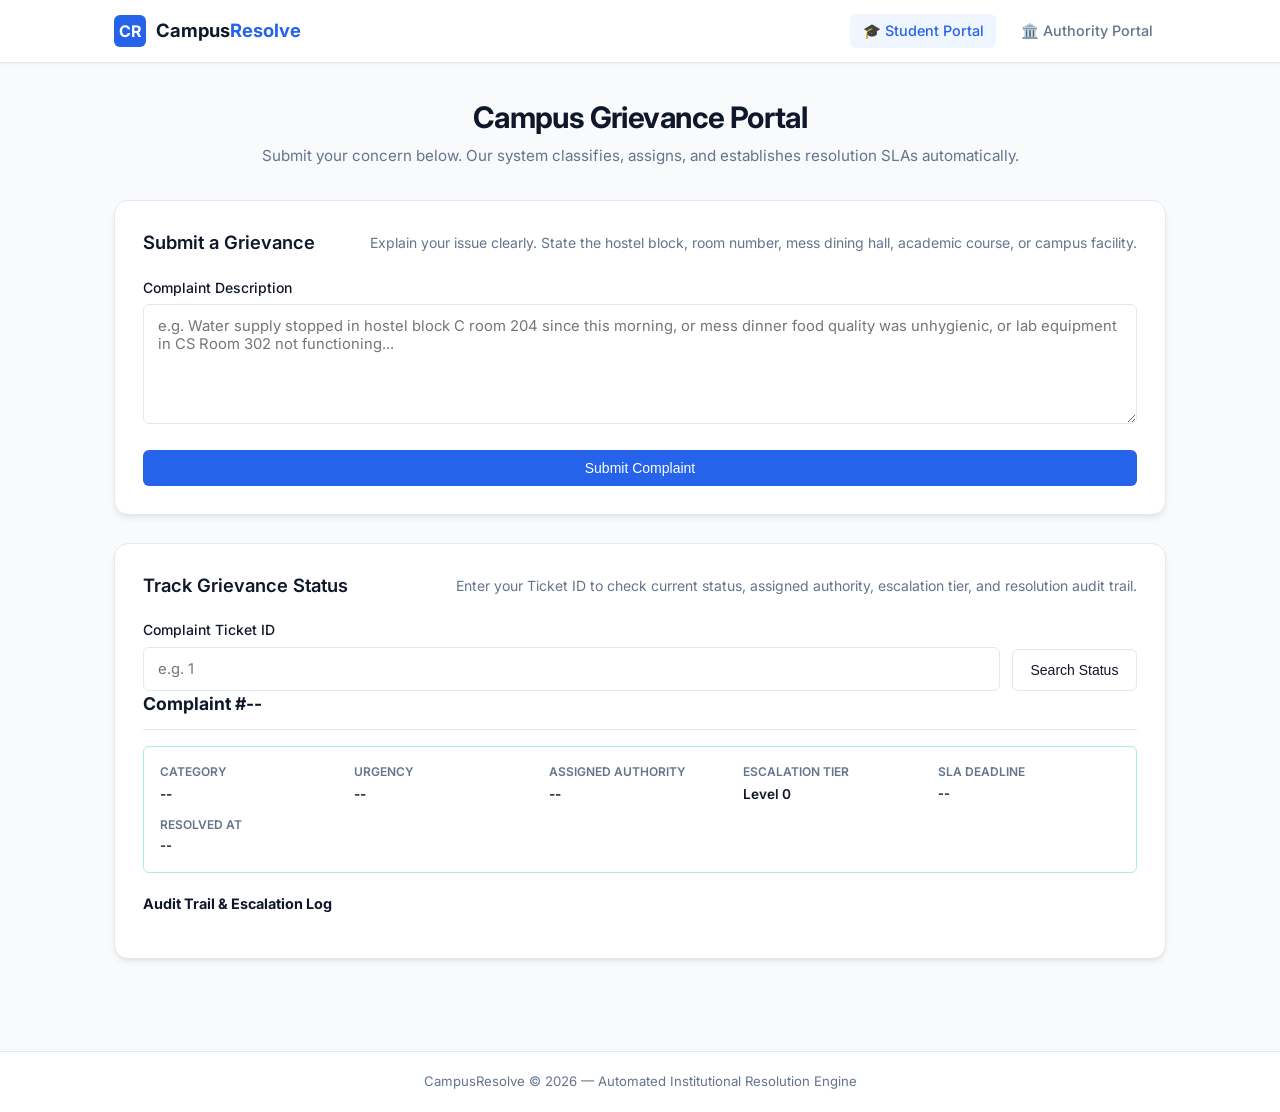
==== frontend/index.html @ 7264d3df "feat: add resolution email notification, test email endpoint, and fix dashboard email handlers" ====
<!DOCTYPE html>
<html lang="en">
<head>
  <meta charset="UTF-8">
  <meta name="viewport" content="width=device-width, initial-scale=1.0">
  <title>CampusResolve — Student Grievance Portal</title>
  <link rel="stylesheet" href="style.css">
  <link rel="preconnect" href="https://fonts.googleapis.com">
  <link rel="preconnect" href="https://fonts.gstatic.com" crossorigin>
  <link href="https://fonts.googleapis.com/css2?family=Inter:wght@400;500;600;700&family=JetBrains+Mono:wght@400;500;700&display=swap" rel="stylesheet">
</head>
<body>

  <!-- Minimal Two-Page Header -->
  <header>
    <div class="nav-container">
      <a href="index.html" class="brand">
        <div class="brand-icon">CR</div>
        <div class="brand-title">Campus<span>Resolve</span></div>
      </a>
      <nav class="nav-links">
        <a href="index.html" class="nav-link active">🎓 Student Portal</a>
        <a href="dashboard.html" class="nav-link" id="navAuthorityLink">🏛️ Authority Portal</a>
      </nav>
    </div>
  </header>

  <!-- Main Content -->
  <main class="container">
    <!-- Hero / Intro -->
    <div class="hero-minimal">
      <h1>Campus Grievance Portal</h1>
      <p>Submit your concern below. Our system classifies, assigns, and establishes resolution SLAs automatically.</p>
    </div>

    <!-- 1. Submit Complaint Card -->
    <section class="card">
      <div class="card-header">
        <h2 class="card-title">Submit a Grievance</h2>
        <p class="card-subtitle">Explain your issue clearly. State the hostel block, room number, mess dining hall, academic course, or campus facility.</p>
      </div>

      <form id="complaintForm">
        <div class="form-group">
          <label for="complaintText">Complaint Description</label>
          <textarea 
            id="complaintText" 
            class="form-control" 
            placeholder="e.g. Water supply stopped in hostel block C room 204 since this morning, or mess dinner food quality was unhygienic, or lab equipment in CS Room 302 not functioning..." 
            required></textarea>
        </div>

        <button type="submit" id="submitBtn" class="btn btn-primary btn-full">
          Submit Complaint
        </button>
      </form>

      <!-- Success Confirmation Box -->
      <div id="confirmationBox" class="confirmation-box">
        <div class="confirmation-header">
          <svg width="20" height="20" viewBox="0 0 20 20" fill="currentColor">
            <path fill-rule="evenodd" d="M10 18a8 8 0 100-16 8 8 0 000 16zm3.707-9.293a1 1 0 00-1.414-1.414L9 10.586 7.707 9.293a1 1 0 00-1.414 1.414l2 2a1 1 0 001.414 0l4-4z" clip-rule="evenodd" />
          </svg>
          Complaint Registered & Routed Successfully
        </div>

        <div class="confirmation-grid">
          <div class="meta-item">
            <div class="meta-label">Ticket ID</div>
            <div class="meta-value" style="color: var(--primary);">#<span id="resId"></span></div>
          </div>
          <div class="meta-item">
            <div class="meta-label">Category</div>
            <div class="meta-value" id="resCategory"></div>
          </div>
          <div class="meta-item">
            <div class="meta-label">Urgency Priority</div>
            <div class="meta-value" id="resUrgency"></div>
          </div>
          <div class="meta-item">
            <div class="meta-label">Assigned Authority</div>
            <div class="meta-value" id="resAuthority"></div>
          </div>
          <div class="meta-item">
            <div class="meta-label">Current Status</div>
            <div class="meta-value" id="resStatus"></div>
          </div>
          <div class="meta-item">
            <div class="meta-label">Resolution SLA Target</div>
            <div class="meta-value" id="resSla" style="font-size: 0.8rem;"></div>
          </div>
        </div>

        <a href="#trackingSection" id="trackComplaintLink" class="track-action-link">
          🔍 Track this complaint & live timeline &rarr;
        </a>
      </div>
    </section>

    <!-- 2. Track Complaint Card -->
    <section class="card" id="trackingSection">
      <div class="card-header">
        <h2 class="card-title">Track Grievance Status</h2>
        <p class="card-subtitle">Enter your Ticket ID to check current status, assigned authority, escalation tier, and resolution audit trail.</p>
      </div>

      <form id="trackForm">
        <div style="display: flex; gap: 0.75rem; align-items: flex-end; flex-wrap: wrap;">
          <div class="form-group" style="flex: 1; min-width: 200px; margin-bottom: 0;">
            <label for="trackIdInput">Complaint Ticket ID</label>
            <input 
              type="number" 
              id="trackIdInput" 
              class="form-control" 
              placeholder="e.g. 1" 
              min="1" 
              required>
          </div>
          <button type="submit" id="trackBtn" class="btn btn-outline" style="height: 42px;">
            Search Status
          </button>
        </div>
      </form>

      <!-- Track Result Box -->
      <div id="trackResultBox" class="track-result">
        <div style="display: flex; justify-content: space-between; align-items: center; border-bottom: 1px solid var(--border-color); padding-bottom: 0.75rem; margin-bottom: 1rem;">
          <h3 style="font-size: 1.1rem; font-weight: 700; color: var(--text-main);" id="trackComplaintHeading">Complaint #--</h3>
          <div id="trackStatusBadge"></div>
        </div>

        <p id="trackComplaintText" style="font-style: italic; color: var(--text-main); margin-bottom: 1rem; font-size: 0.95rem; line-height: 1.5;"></p>

        <div class="confirmation-grid">
          <div class="meta-item">
            <div class="meta-label">Category</div>
            <div class="meta-value" id="trackCategory">--</div>
          </div>
          <div class="meta-item">
            <div class="meta-label">Urgency</div>
            <div class="meta-value" id="trackUrgency">--</div>
          </div>
          <div class="meta-item">
            <div class="meta-label">Assigned Authority</div>
            <div class="meta-value" id="trackAuthority">--</div>
          </div>
          <div class="meta-item">
            <div class="meta-label">Escalation Tier</div>
            <div class="meta-value" id="trackEscalation">Level 0</div>
          </div>
          <div class="meta-item">
            <div class="meta-label">SLA Deadline</div>
            <div class="meta-value" id="trackSla" style="font-size: 0.8rem;">--</div>
          </div>
          <div class="meta-item">
            <div class="meta-label">Resolved At</div>
            <div class="meta-value" id="trackResolvedAt" style="font-size: 0.8rem;">--</div>
          </div>
        </div>

        <h4 style="font-size: 0.9rem; font-weight: 700; margin-top: 1.25rem; margin-bottom: 0.5rem;">Audit Trail & Escalation Log</h4>
        <ul id="trackTimeline" class="timeline">
          <!-- Populated by JS -->
        </ul>
      </div>
    </section>
  </main>

  <footer>
    CampusResolve &copy; 2026 — Automated Institutional Resolution Engine
  </footer>

  <script src="config.js?v=2.3"></script>
  <script src="app.js?v=2.3"></script>
</body>
</html>
---- frontend/style.css ----
/* CampusResolve — Modern & Minimal Design System */
:root {
  --bg-app: #f8fafc;
  --bg-card: #ffffff;
  --bg-card-subtle: #f1f5f9;
  --border-color: #e2e8f0;
  --border-focus: #3b82f6;
  
  --text-main: #0f172a;
  --text-muted: #64748b;
  --text-light: #94a3b8;
  
  --primary: #2563eb;
  --primary-hover: #1d4ed8;
  --primary-light: #eff6ff;
  --primary-border: #bfdbfe;
  
  --success: #059669;
  --success-bg: #ecfdf5;
  --success-border: #a7f3d0;
  
  --warning: #d97706;
  --warning-bg: #fffbeb;
  --warning-border: #fde68a;
  
  --danger: #dc2626;
  --danger-bg: #fef2f2;
  --danger-border: #fecaca;

  /* Terminal Colors */
  --term-bg: #0b0f19;
  --term-header: #151d2f;
  --term-border: #1e293b;
  --term-text: #e2e8f0;
  --term-green: #34d399;
  --term-yellow: #fbbf24;
  --term-blue: #60a5fa;
  --term-cyan: #38bdf8;
  --term-muted: #64748b;
  
  --radius-sm: 6px;
  --radius-md: 10px;
  --radius-lg: 14px;
  
  --shadow-sm: 0 1px 2px 0 rgba(0, 0, 0, 0.05);
  --shadow-md: 0 4px 6px -1px rgba(0, 0, 0, 0.07), 0 2px 4px -2px rgba(0, 0, 0, 0.05);
  --shadow-lg: 0 10px 15px -3px rgba(0, 0, 0, 0.08), 0 4px 6px -4px rgba(0, 0, 0, 0.04);
  
  --font-family: 'Inter', -apple-system, BlinkMacSystemFont, "Segoe UI", Roboto, sans-serif;
  --font-mono: 'JetBrains Mono', 'Fira Code', 'Consolas', 'Courier New', monospace;
  --transition: all 0.2s ease-in-out;
}

* {
  margin: 0;
  padding: 0;
  box-sizing: border-box;
}

body {
  font-family: var(--font-family);
  background-color: var(--bg-app);
  color: var(--text-main);
  min-height: 100vh;
  display: flex;
  flex-direction: column;
  line-height: 1.5;
  -webkit-font-smoothing: antialiased;
}

/* Header */
header {
  background: var(--bg-card);
  border-bottom: 1px solid var(--border-color);
  position: sticky;
  top: 0;
  z-index: 50;
  box-shadow: var(--shadow-sm);
}

.nav-container {
  max-width: 1100px;
  margin: 0 auto;
  padding: 0.85rem 1.5rem;
  display: flex;
  justify-content: space-between;
  align-items: center;
}

.brand {
  display: flex;
  align-items: center;
  gap: 0.65rem;
  text-decoration: none;
  color: var(--text-main);
  font-weight: 700;
  font-size: 1.15rem;
}

.brand-icon {
  width: 32px;
  height: 32px;
  background: var(--primary);
  color: #ffffff;
  border-radius: var(--radius-sm);
  display: flex;
  align-items: center;
  justify-content: center;
  font-size: 1rem;
}

.brand-title span {
  color: var(--primary);
}

.nav-links {
  display: flex;
  gap: 0.75rem;
}

.nav-link {
  text-decoration: none;
  color: var(--text-muted);
  font-size: 0.9rem;
  font-weight: 500;
  padding: 0.4rem 0.8rem;
  border-radius: var(--radius-sm);
  transition: var(--transition);
}

.nav-link:hover, .nav-link.active {
  color: var(--primary);
  background: var(--primary-light);
}

/* Main Container */
.container {
  max-width: 1100px;
  margin: 0 auto;
  padding: 2rem 1.5rem 4rem;
  width: 100%;
}

/* Hero Title */
.hero-minimal {
  text-align: center;
  margin-bottom: 2rem;
}

.hero-minimal h1 {
  font-size: 1.85rem;
  font-weight: 700;
  color: var(--text-main);
  margin-bottom: 0.4rem;
  letter-spacing: -0.02em;
}

.hero-minimal p {
  color: var(--text-muted);
  font-size: 0.95rem;
}

/* Cards */
.card {
  background: var(--bg-card);
  border: 1px solid var(--border-color);
  border-radius: var(--radius-lg);
  padding: 1.75rem;
  box-shadow: var(--shadow-md);
  margin-bottom: 1.75rem;
}

.card-header {
  margin-bottom: 1.25rem;
  display: flex;
  justify-content: space-between;
  align-items: center;
  flex-wrap: wrap;
  gap: 0.5rem;
}

.card-title {
  font-size: 1.15rem;
  font-weight: 600;
  color: var(--text-main);
}

.card-subtitle {
  font-size: 0.875rem;
  color: var(--text-muted);
}

/* Forms */
.form-group {
  margin-bottom: 1.25rem;
}

.form-group label {
  display: block;
  font-size: 0.875rem;
  font-weight: 500;
  color: var(--text-main);
  margin-bottom: 0.4rem;
}

.form-control {
  width: 100%;
  background: #ffffff;
  border: 1px solid var(--border-color);
  padding: 0.75rem 0.9rem;
  border-radius: var(--radius-sm);
  color: var(--text-main);
  font-size: 0.925rem;
  font-family: inherit;
  outline: none;
  transition: var(--transition);
}

.form-control:focus {
  border-color: var(--border-focus);
  box-shadow: 0 0 0 3px rgba(59, 130, 246, 0.15);
}

textarea.form-control {
  resize: vertical;
  min-height: 120px;
}

/* Buttons */
.btn {
  display: inline-flex;
  align-items: center;
  justify-content: center;
  gap: 0.4rem;
  padding: 0.55rem 1.1rem;
  border-radius: var(--radius-sm);
  font-weight: 500;
  font-size: 0.875rem;
  cursor: pointer;
  border: 1px solid transparent;
  transition: var(--transition);
  text-decoration: none;
}

.btn-primary {
  background: var(--primary);
  color: #ffffff;
}

.btn-primary:hover {
  background: var(--primary-hover);
}

.btn-full {
  width: 100%;
}

.btn-outline {
  background: transparent;
  border-color: var(--border-color);
  color: var(--text-main);
}

.btn-outline:hover {
  background: var(--bg-card-subtle);
  border-color: var(--text-muted);
}

.btn-sm {
  padding: 0.3rem 0.65rem;
  font-size: 0.8rem;
}

.btn:disabled {
  opacity: 0.6;
  cursor: not-allowed;
}

/* ==========================================
   TERMINAL / MONITORING CONSOLE STYLING
   ========================================== */
.terminal-window {
  background: var(--term-bg);
  border: 1px solid var(--term-border);
  border-radius: var(--radius-md);
  box-shadow: 0 8px 24px -4px rgba(0, 0, 0, 0.35);
  overflow: hidden;
  margin-bottom: 1.75rem;
  font-family: var(--font-mono);
}

.terminal-header {
  background: var(--term-header);
  border-bottom: 1px solid var(--term-border);
  padding: 0.65rem 1rem;
  display: flex;
  justify-content: space-between;
  align-items: center;
  font-size: 0.775rem;
  color: var(--term-muted);
  user-select: none;
}

.terminal-controls {
  display: flex;
  align-items: center;
  gap: 0.4rem;
}

.terminal-dot {
  width: 11px;
  height: 11px;
  border-radius: 50%;
  display: inline-block;
}

.dot-red { background: #ef4444; }
.dot-yellow { background: #f59e0b; }
.dot-green { background: #10b981; }

.terminal-title {
  color: #94a3b8;
  font-weight: 500;
  display: flex;
  align-items: center;
  gap: 0.5rem;
}

.terminal-status-badge {
  display: inline-flex;
  align-items: center;
  gap: 0.35rem;
  font-size: 0.725rem;
  padding: 0.15rem 0.5rem;
  border-radius: 9999px;
  background: rgba(16, 185, 129, 0.12);
  color: var(--term-green);
  border: 1px solid rgba(16, 185, 129, 0.25);
  font-weight: 600;
}

.terminal-status-badge.reconnecting {
  background: rgba(239, 68, 68, 0.12);
  color: #f87171;
  border-color: rgba(239, 68, 68, 0.25);
}

.terminal-body {
  padding: 1rem;
  height: 280px;
  overflow-y: auto;
  font-size: 0.825rem;
  color: var(--term-text);
  line-height: 1.6;
  scroll-behavior: smooth;
}

.term-line {
  padding: 0.18rem 0;
  display: flex;
  align-items: flex-start;
  gap: 0.5rem;
  word-break: break-word;
  animation: termFadeIn 0.2s ease-out;
}

.term-line:hover {
  background: rgba(255, 255, 255, 0.02);
}

.term-timestamp {
  color: #64748b;
  flex-shrink: 0;
}

.term-tag {
  font-weight: 700;
  text-transform: uppercase;
  font-size: 0.75rem;
  padding: 0.05rem 0.35rem;
  border-radius: 3px;
  flex-shrink: 0;
}

/* Action Colors */
.term-tag-classified {
  color: var(--term-green);
  background: rgba(16, 185, 129, 0.15);
  border: 1px solid rgba(16, 185, 129, 0.3);
}

.term-tag-escalated {
  color: var(--term-yellow);
  background: rgba(245, 158, 11, 0.15);
  border: 1px solid rgba(245, 158, 11, 0.3);
}

.term-tag-resolved {
  color: var(--term-blue);
  background: rgba(96, 165, 250, 0.15);
  border: 1px solid rgba(96, 165, 250, 0.3);
}

.term-ticket-id {
  color: var(--term-cyan);
  font-weight: 600;
}

.term-msg {
  color: #cbd5e1;
}

.term-empty {
  color: #64748b;
  text-align: center;
  padding: 3rem 0;
  font-style: italic;
}

/* Status & Urgency Badges */
.badge {
  display: inline-flex;
  align-items: center;
  padding: 0.2rem 0.55rem;
  border-radius: 9999px;
  font-size: 0.725rem;
  font-weight: 600;
  text-transform: capitalize;
}

.badge-open { background: #eff6ff; color: #1d4ed8; border: 1px solid #bfdbfe; }
.badge-resolved { background: #ecfdf5; color: #047857; border: 1px solid #a7f3d0; }
.badge-high { background: #fef2f2; color: #b91c1c; border: 1px solid #fecaca; }
.badge-medium { background: #fffbeb; color: #b45309; border: 1px solid #fde68a; }
.badge-low { background: #f8fafc; color: #475569; border: 1px solid #cbd5e1; }

.badge-esc-0 { background: #f8fafc; color: #64748b; border: 1px solid #e2e8f0; }
.badge-esc-1 { background: #fffbeb; color: #d97706; border: 1px solid #fde68a; }
.badge-esc-2 { background: #fef2f2; color: #dc2626; border: 1px solid #fecaca; font-weight: 700; }

/* Table styles */
.table-container {
  overflow-x: auto;
  border: 1px solid var(--border-color);
  border-radius: var(--radius-sm);
}

table {
  width: 100%;
  border-collapse: collapse;
  text-align: left;
  font-size: 0.85rem;
}

th {
  background: var(--bg-card-subtle);
  color: var(--text-muted);
  padding: 0.7rem 0.9rem;
  font-weight: 600;
  border-bottom: 1px solid var(--border-color);
  white-space: nowrap;
}

td {
  padding: 0.75rem 0.9rem;
  border-bottom: 1px solid var(--border-color);
  color: var(--text-main);
  vertical-align: middle;
}

tr:last-child td {
  border-bottom: none;
}

tr:hover td {
  background: #f8fafc;
}

/* Stats grid */
.stats-grid {
  display: grid;
  grid-template-columns: repeat(auto-fit, minmax(170px, 1fr));
  gap: 0.9rem;
  margin-bottom: 1.75rem;
}

.stat-box {
  background: var(--bg-card);
  border: 1px solid var(--border-color);
  border-radius: var(--radius-md);
  padding: 1.1rem;
  box-shadow: var(--shadow-sm);
}

.stat-value {
  font-size: 1.65rem;
  font-weight: 700;
  color: var(--text-main);
}

.stat-label {
  font-size: 0.775rem;
  color: var(--text-muted);
  font-weight: 500;
}

/* Confirmation Box */
.confirmation-box {
  display: none;
  background: var(--success-bg);
  border: 1px solid var(--success-border);
  border-radius: var(--radius-md);
  padding: 1.5rem;
  margin-top: 1.5rem;
  animation: fadeIn 0.25s ease-out;
}

.confirmation-box.show {
  display: block;
}

.confirmation-header {
  display: flex;
  align-items: center;
  gap: 0.6rem;
  color: var(--success);
  font-weight: 600;
  font-size: 1.05rem;
  margin-bottom: 0.85rem;
}

.confirmation-grid {
  display: grid;
  grid-template-columns: repeat(auto-fit, minmax(180px, 1fr));
  gap: 0.75rem;
  background: #ffffff;
  border: 1px solid var(--success-border);
  border-radius: var(--radius-sm);
  padding: 1rem;
  margin-bottom: 1rem;
}

.meta-item {
  font-size: 0.85rem;
}

.meta-item .meta-label {
  color: var(--text-muted);
  font-size: 0.75rem;
  text-transform: uppercase;
  font-weight: 600;
  margin-bottom: 0.15rem;
}

.meta-item .meta-value {
  color: var(--text-main);
  font-weight: 600;
}

.track-action-link {
  display: inline-flex;
  align-items: center;
  gap: 0.4rem;
  color: var(--primary);
  font-weight: 600;
  font-size: 0.9rem;
  cursor: pointer;
  text-decoration: none;
  margin-top: 0.25rem;
}

.track-action-link:hover {
  text-decoration: underline;
}

/* Timeline */
.timeline {
  list-style: none;
  position: relative;
  padding-left: 1.25rem;
  margin-top: 1rem;
}

.timeline::before {
  content: '';
  position: absolute;
  top: 6px;
  bottom: 6px;
  left: 4px;
  width: 2px;
  background: var(--border-color);
}

.timeline-item {
  position: relative;
  margin-bottom: 0.85rem;
  font-size: 0.85rem;
}

.timeline-item::before {
  content: '';
  position: absolute;
  left: -1.25rem;
  top: 5px;
  width: 8px;
  height: 8px;
  border-radius: 50%;
  background: var(--primary);
}

.timeline-item .time {
  color: var(--text-muted);
  font-size: 0.75rem;
}

@keyframes termFadeIn {
  from { opacity: 0; transform: translateY(-3px); }
  to { opacity: 1; transform: translateY(0); }
}

@keyframes fadeIn {
  from { opacity: 0; transform: translateY(4px); }
  to { opacity: 1; transform: translateY(0); }
}

footer {
  margin-top: auto;
  border-top: 1px solid var(--border-color);
  background: var(--bg-card);
  padding: 1.25rem;
  text-align: center;
  color: var(--text-muted);
  font-size: 0.825rem;
}

/* Authentication & Authority Session Styling */
.auth-container {
  max-width: 900px;
  margin: 2.5rem auto;
  display: grid;
  grid-template-columns: 1fr 1fr;
  gap: 2rem;
  align-items: start;
}

@media (max-width: 768px) {
  .auth-container {
    grid-template-columns: 1fr;
    margin: 1.5rem auto;
  }
}

.auth-box {
  background: var(--bg-card);
  border: 1px solid var(--border-color);
  border-radius: var(--radius-lg);
  padding: 2rem;
  box-shadow: var(--shadow-md);
}

.quick-accounts-section {
  background: #f8fafc;
  border: 1px solid var(--border-color);
  border-radius: var(--radius-lg);
  padding: 1.5rem;
}

.quick-accounts-grid {
  display: flex;
  flex-direction: column;
  gap: 0.5rem;
  margin-top: 0.75rem;
  max-height: 480px;
  overflow-y: auto;
  padding-right: 0.25rem;
}

.quick-acc-card {
  display: flex;
  justify-content: space-between;
  align-items: center;
  padding: 0.65rem 0.85rem;
  background: #ffffff;
  border: 1px solid var(--border-color);
  border-radius: var(--radius-sm);
  cursor: pointer;
  transition: var(--transition);
  text-align: left;
}

.quick-acc-card:hover {
  border-color: var(--primary);
  background: var(--primary-light);
  transform: translateY(-1px);
}

.quick-acc-role {
  font-weight: 600;
  font-size: 0.85rem;
  color: var(--text-main);
  display: flex;
  align-items: center;
  gap: 0.35rem;
}

.quick-acc-meta {
  font-size: 0.725rem;
  color: var(--text-muted);
  margin-top: 0.1rem;
}

.quick-acc-badge {
  font-size: 0.7rem;
  font-family: var(--font-mono);
  background: #f1f5f9;
  padding: 0.2rem 0.45rem;
  border-radius: 4px;
  color: var(--primary);
  font-weight: 600;
}

/* User Session Bar in Header / Top of Dashboard */
.user-profile-pill {
  display: flex;
  align-items: center;
  gap: 0.6rem;
  background: var(--primary-light);
  border: 1px solid var(--primary-border);
  padding: 0.35rem 0.75rem;
  border-radius: 20px;
}

.user-avatar-circle {
  width: 26px;
  height: 26px;
  border-radius: 50%;
  background: var(--primary);
  color: #fff;
  display: flex;
  align-items: center;
  justify-content: center;
  font-size: 0.75rem;
  font-weight: 700;
}
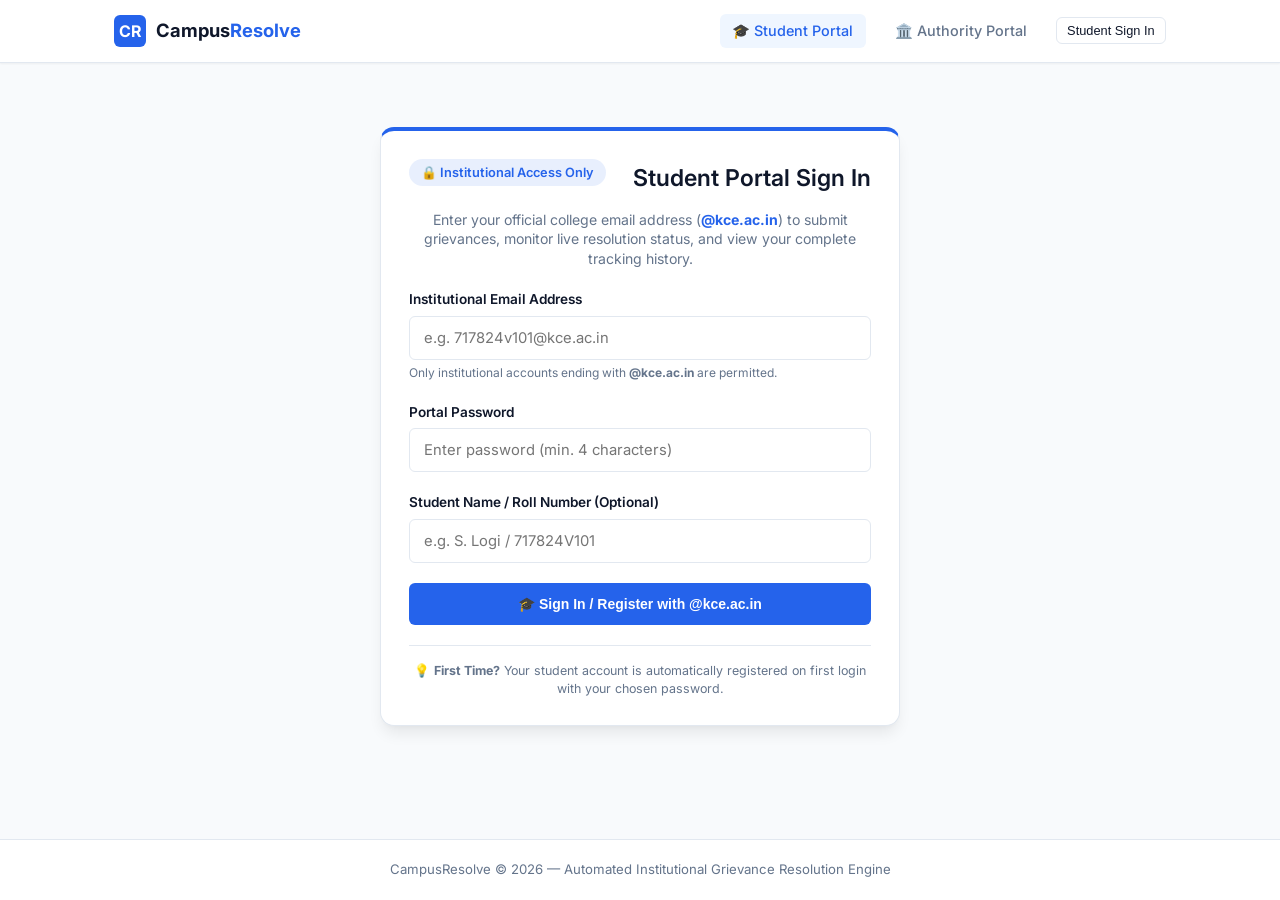
==== commit 69338c22: "feat(student): add @kce.ac.in student portal authentication and live grievance history tracking" ====
--- a/frontend/index.html
+++ b/frontend/index.html
@@ -3,7 +3,7 @@
 <head>
   <meta charset="UTF-8">
   <meta name="viewport" content="width=device-width, initial-scale=1.0">
-  <title>CampusResolve — Student Grievance Portal</title>
+  <title>CampusResolve — Student Grievance & Status Portal</title>
   <link rel="stylesheet" href="style.css">
   <link rel="preconnect" href="https://fonts.googleapis.com">
   <link rel="preconnect" href="https://fonts.gstatic.com" crossorigin>
@@ -11,166 +11,349 @@
 </head>
 <body>
 
-  <!-- Minimal Two-Page Header -->
+  <!-- Top Navigation Bar -->
   <header>
     <div class="nav-container">
       <a href="index.html" class="brand">
         <div class="brand-icon">CR</div>
         <div class="brand-title">Campus<span>Resolve</span></div>
       </a>
-      <nav class="nav-links">
+      <nav class="nav-links" style="display: flex; align-items: center; gap: 1rem;">
         <a href="index.html" class="nav-link active">🎓 Student Portal</a>
         <a href="dashboard.html" class="nav-link" id="navAuthorityLink">🏛️ Authority Portal</a>
+
+        <!-- Authenticated Student Pill -->
+        <div id="studentUserPill" class="user-profile-pill" style="display: none;">
+          <div class="user-avatar-circle">🎓</div>
+          <span id="navStudentEmail" style="font-size: 0.82rem; font-weight: 600; font-family: var(--font-mono); color: var(--primary);">student@kce.ac.in</span>
+          <button onclick="handleStudentLogout()" class="btn btn-sm" style="padding: 2px 8px; font-size: 0.75rem; background: #fff; border: 1px solid #cbd5e1; color: #475569;">Logout</button>
+        </div>
+
+        <!-- Student Login Button (when logged out) -->
+        <button id="navStudentLoginBtn" onclick="focusStudentAuth()" class="btn btn-outline btn-sm" style="display: inline-flex;">
+          Student Sign In
+        </button>
       </nav>
     </div>
   </header>
 
-  <!-- Main Content -->
+  <!-- Main Container -->
   <main class="container">
-    <!-- Hero / Intro -->
-    <div class="hero-minimal">
-      <h1>Campus Grievance Portal</h1>
-      <p>Submit your concern below. Our system classifies, assigns, and establishes resolution SLAs automatically.</p>
+
+    <!-- 0. STUDENT AUTHENTICATION CARD (Displayed when logged out) -->
+    <section id="studentAuthCard" class="card" style="max-width: 520px; margin: 2rem auto; border-top: 4px solid var(--primary); box-shadow: var(--shadow-lg);">
+      <div class="card-header" style="text-align: center;">
+        <div style="display: inline-flex; align-items: center; gap: 0.4rem; padding: 0.25rem 0.75rem; background: rgba(37, 99, 235, 0.1); border-radius: 20px; font-size: 0.8rem; font-weight: 600; color: var(--primary); margin-bottom: 0.75rem;">
+          <span>🔒 Institutional Access Only</span>
+        </div>
+        <h2 class="card-title" style="font-size: 1.45rem;">Student Portal Sign In</h2>
+        <p class="card-subtitle" style="font-size: 0.88rem; line-height: 1.4; margin-top: 0.25rem;">
+          Enter your official college email address (<strong style="color: var(--primary);">@kce.ac.in</strong>) to submit grievances, monitor live resolution status, and view your complete tracking history.
+        </p>
+      </div>
+
+      <form id="studentLoginForm" style="margin-top: 1rem;">
+        <div class="form-group">
+          <label for="stdLoginEmail" style="font-size: 0.85rem; font-weight: 600;">Institutional Email Address</label>
+          <div style="position: relative;">
+            <input 
+              type="email" 
+              id="stdLoginEmail" 
+              class="form-control" 
+              placeholder="e.g. 717824v101@kce.ac.in" 
+              pattern="^[a-zA-Z0-9._%+-]+@kce\.ac\.in$" 
+              title="Must be an official @kce.ac.in email address" 
+              required>
+          </div>
+          <span style="font-size: 0.75rem; color: var(--text-muted); display: block; margin-top: 0.25rem;">
+            Only institutional accounts ending with <strong>@kce.ac.in</strong> are permitted.
+          </span>
+        </div>
+
+        <div class="form-group">
+          <label for="stdLoginPassword" style="font-size: 0.85rem; font-weight: 600;">Portal Password</label>
+          <input 
+            type="password" 
+            id="stdLoginPassword" 
+            class="form-control" 
+            placeholder="Enter password (min. 4 characters)" 
+            minlength="4" 
+            required>
+        </div>
+
+        <div class="form-group">
+          <label for="stdLoginName" style="font-size: 0.85rem; font-weight: 600;">Student Name / Roll Number (Optional)</label>
+          <input 
+            type="text" 
+            id="stdLoginName" 
+            class="form-control" 
+            placeholder="e.g. S. Logi / 717824V101">
+        </div>
+
+        <div id="stdLoginError" style="display: none; padding: 0.65rem 0.85rem; background: var(--danger-bg); border: 1px solid var(--danger-border); border-radius: var(--radius-sm); color: var(--danger); font-size: 0.85rem; margin-bottom: 1rem;"></div>
+
+        <button type="submit" id="btnStudentLoginSubmit" class="btn btn-primary btn-full" style="height: 42px; font-weight: 600;">
+          🎓 Sign In / Register with @kce.ac.in
+        </button>
+      </form>
+
+      <div style="margin-top: 1.25rem; padding-top: 1rem; border-top: 1px solid var(--border-color); font-size: 0.78rem; color: var(--text-muted); line-height: 1.4; text-align: center;">
+        💡 <strong>First Time?</strong> Your student account is automatically registered on first login with your chosen password.
+      </div>
+    </section>
+
+    <!-- 1. STUDENT MAIN APP PORTAL (Displayed when authenticated) -->
+    <div id="studentAppSection" style="display: none;">
+      
+      <!-- Student Banner -->
+      <div class="hero-minimal" style="display: flex; justify-content: space-between; align-items: center; flex-wrap: wrap; gap: 1rem; margin-bottom: 1.25rem;">
+        <div>
+          <h1 style="font-size: 1.6rem; font-weight: 700;">Student Grievance Dashboard</h1>
+          <p style="font-size: 0.9rem; color: var(--text-muted); margin-top: 0.2rem;">
+            Logged in as <strong id="studentDisplayName">Student</strong> (<span class="student-badge-kce" id="studentDisplayEmail">717824v101@kce.ac.in</span>)
+          </p>
+        </div>
+        <div style="display: flex; gap: 0.5rem;">
+          <button onclick="refreshStudentHistory()" class="btn btn-outline btn-sm" title="Refresh Grievance Status">
+            🔄 Refresh Status
+          </button>
+        </div>
+      </div>
+
+      <!-- Navigation Tabs -->
+      <div class="student-tabs">
+        <button id="tabBtnSubmit" onclick="switchStudentTab('submit')" class="student-tab-btn active">
+          📝 Submit Grievance
+        </button>
+        <button id="tabBtnHistory" onclick="switchStudentTab('history')" class="student-tab-btn">
+          📋 My Grievance History (<span id="historyBadgeCount">0</span>)
+        </button>
+        <button id="tabBtnSearch" onclick="switchStudentTab('search')" class="student-tab-btn">
+          🔍 Track by Ticket ID
+        </button>
+      </div>
+
+      <!-- TAB 1: SUBMIT GRIEVANCE -->
+      <div id="tabContentSubmit" class="tab-pane">
+        <section class="card">
+          <div class="card-header">
+            <h2 class="card-title">Submit a New Grievance</h2>
+            <p class="card-subtitle">
+              Your grievance will be automatically classified, assigned to the responsible university authority, and tracked under your verified student profile.
+            </p>
+          </div>
+
+          <form id="complaintForm">
+            <div style="margin-bottom: 1rem; padding: 0.6rem 0.85rem; background: var(--primary-light); border: 1px solid var(--primary-border); border-radius: var(--radius-sm); font-size: 0.82rem; color: var(--primary); display: flex; align-items: center; gap: 0.5rem;">
+              <span>Verified Submitter:</span>
+              <strong id="formStudentBadge" style="font-family: var(--font-mono);">717824v101@kce.ac.in</strong>
+            </div>
+
+            <div class="form-group">
+              <label for="complaintText">Complaint Description</label>
+              <textarea 
+                id="complaintText" 
+                class="form-control" 
+                placeholder="Describe your grievance clearly. Mention the hostel block, room number, mess dining hall, exam subject, fee reference, or campus facility..." 
+                required></textarea>
+            </div>
+
+            <button type="submit" id="submitBtn" class="btn btn-primary btn-full">
+              Submit Grievance
+            </button>
+          </form>
+
+          <!-- Success Confirmation Box -->
+          <div id="confirmationBox" class="confirmation-box">
+            <div class="confirmation-header">
+              <svg width="20" height="20" viewBox="0 0 20 20" fill="currentColor">
+                <path fill-rule="evenodd" d="M10 18a8 8 0 100-16 8 8 0 000 16zm3.707-9.293a1 1 0 00-1.414-1.414L9 10.586 7.707 9.293a1 1 0 00-1.414 1.414l2 2a1 1 0 001.414 0l4-4z" clip-rule="evenodd" />
+              </svg>
+              Grievance Lodged & Routed Successfully
+            </div>
+
+            <div class="confirmation-grid">
+              <div class="meta-item">
+                <div class="meta-label">Ticket ID</div>
+                <div class="meta-value" style="color: var(--primary);">#<span id="resId"></span></div>
+              </div>
+              <div class="meta-item">
+                <div class="meta-label">Category</div>
+                <div class="meta-value" id="resCategory"></div>
+              </div>
+              <div class="meta-item">
+                <div class="meta-label">Priority</div>
+                <div class="meta-value" id="resUrgency"></div>
+              </div>
+              <div class="meta-item">
+                <div class="meta-label">Assigned Authority</div>
+                <div class="meta-value" id="resAuthority"></div>
+              </div>
+              <div class="meta-item">
+                <div class="meta-label">Current Status</div>
+                <div class="meta-value" id="resStatus"></div>
+              </div>
+              <div class="meta-item">
+                <div class="meta-label">Resolution Target (SLA)</div>
+                <div class="meta-value" id="resSla" style="font-size: 0.8rem;"></div>
+              </div>
+            </div>
+
+            <div style="margin-top: 1rem; display: flex; gap: 0.75rem; flex-wrap: wrap;">
+              <button onclick="switchStudentTab('history')" class="btn btn-sm btn-primary">
+                📋 View in My History
+              </button>
+              <a href="#trackingSection" id="trackComplaintLink" class="btn btn-sm btn-outline">
+                🔍 Track Live Timeline
+              </a>
+            </div>
+          </div>
+        </section>
+      </div>
+
+      <!-- TAB 2: MY GRIEVANCE HISTORY & STATUS TRACKING -->
+      <div id="tabContentHistory" class="tab-pane" style="display: none;">
+        
+        <!-- Summary Stat Cards -->
+        <div class="stats-grid" style="margin-bottom: 1.5rem;">
+          <div class="stat-card">
+            <div class="stat-label">Total Lodged</div>
+            <div id="stdStatTotal" class="stat-value">0</div>
+          </div>
+          <div class="stat-card">
+            <div class="stat-label">Open / In Progress</div>
+            <div id="stdStatOpen" class="stat-value" style="color: var(--primary);">0</div>
+          </div>
+          <div class="stat-card">
+            <div class="stat-label">⚡ Escalated</div>
+            <div id="stdStatEscalated" class="stat-value" style="color: var(--danger);">0</div>
+          </div>
+          <div class="stat-card">
+            <div class="stat-label">✅ Resolved</div>
+            <div id="stdStatResolved" class="stat-value" style="color: var(--success);">0</div>
+          </div>
+        </div>
+
+        <section class="card">
+          <div class="card-header" style="display: flex; justify-content: space-between; align-items: center; flex-wrap: wrap; gap: 0.75rem;">
+            <div>
+              <h2 class="card-title">My Grievances History</h2>
+              <p class="card-subtitle">Real-time status, escalation tier, and official resolution remarks for all your submissions.</p>
+            </div>
+            <div style="display: flex; align-items: center; gap: 1rem;">
+              <label style="display: flex; align-items: center; gap: 0.4rem; font-size: 0.85rem; cursor: pointer;">
+                <input type="checkbox" id="stdShowOnlyOpenCheckbox" onchange="renderStudentHistoryTable()">
+                <span>Only show active</span>
+              </label>
+            </div>
+          </div>
+
+          <!-- History Table Container -->
+          <div style="overflow-x: auto;">
+            <table class="data-table" id="studentHistoryTable">
+              <thead>
+                <tr>
+                  <th style="width: 70px;">ID</th>
+                  <th>Grievance Summary</th>
+                  <th>Category</th>
+                  <th>Priority</th>
+                  <th>Assigned Authority</th>
+                  <th>Tier</th>
+                  <th>Status</th>
+                  <th>SLA / Resolved</th>
+                  <th style="text-align: right;">Action</th>
+                </tr>
+              </thead>
+              <tbody id="studentHistoryTableBody">
+                <tr>
+                  <td colspan="9" style="text-align: center; color: var(--text-muted); padding: 2rem;">
+                    Loading grievance history...
+                  </td>
+                </tr>
+              </tbody>
+            </table>
+          </div>
+        </section>
+      </div>
+
+      <!-- TAB 3: DIRECT TICKET SEARCH & TIMELINE AUDIT TRAIL -->
+      <div id="tabContentSearch" class="tab-pane" style="display: none;">
+        <section class="card" id="trackingSection">
+          <div class="card-header">
+            <h2 class="card-title">Track Grievance Audit Trail</h2>
+            <p class="card-subtitle">Enter any Ticket ID to inspect its full chronological activity log and escalation trail.</p>
+          </div>
+
+          <form id="trackForm">
+            <div style="display: flex; gap: 0.75rem; align-items: flex-end; flex-wrap: wrap;">
+              <div class="form-group" style="flex: 1; min-width: 200px; margin-bottom: 0;">
+                <label for="trackIdInput">Complaint Ticket ID</label>
+                <input 
+                  type="number" 
+                  id="trackIdInput" 
+                  class="form-control" 
+                  placeholder="e.g. 1" 
+                  min="1" 
+                  required>
+              </div>
+              <button type="submit" id="trackBtn" class="btn btn-outline" style="height: 42px;">
+                Search Status
+              </button>
+            </div>
+          </form>
+
+          <!-- Track Result Box -->
+          <div id="trackResultBox" class="track-result">
+            <div style="display: flex; justify-content: space-between; align-items: center; border-bottom: 1px solid var(--border-color); padding-bottom: 0.75rem; margin-bottom: 1rem;">
+              <h3 style="font-size: 1.1rem; font-weight: 700; color: var(--text-main);" id="trackComplaintHeading">Complaint #--</h3>
+              <div id="trackStatusBadge"></div>
+            </div>
+
+            <p id="trackComplaintText" style="font-style: italic; color: var(--text-main); margin-bottom: 1rem; font-size: 0.95rem; line-height: 1.5;"></p>
+
+            <div class="confirmation-grid">
+              <div class="meta-item">
+                <div class="meta-label">Category</div>
+                <div class="meta-value" id="trackCategory">--</div>
+              </div>
+              <div class="meta-item">
+                <div class="meta-label">Urgency</div>
+                <div class="meta-value" id="trackUrgency">--</div>
+              </div>
+              <div class="meta-item">
+                <div class="meta-label">Assigned Authority</div>
+                <div class="meta-value" id="trackAuthority">--</div>
+              </div>
+              <div class="meta-item">
+                <div class="meta-label">Escalation Tier</div>
+                <div class="meta-value" id="trackEscalation">Level 0</div>
+              </div>
+              <div class="meta-item">
+                <div class="meta-label">SLA Deadline</div>
+                <div class="meta-value" id="trackSla" style="font-size: 0.8rem;">--</div>
+              </div>
+              <div class="meta-item">
+                <div class="meta-label">Resolved At</div>
+                <div class="meta-value" id="trackResolvedAt" style="font-size: 0.8rem;">--</div>
+              </div>
+            </div>
+
+            <h4 style="font-size: 0.9rem; font-weight: 700; margin-top: 1.25rem; margin-bottom: 0.5rem;">Audit Trail & Escalation Log</h4>
+            <ul id="trackTimeline" class="timeline">
+              <!-- Populated by JS -->
+            </ul>
+          </div>
+        </section>
+      </div>
+
     </div>
-
-    <!-- 1. Submit Complaint Card -->
-    <section class="card">
-      <div class="card-header">
-        <h2 class="card-title">Submit a Grievance</h2>
-        <p class="card-subtitle">Explain your issue clearly. State the hostel block, room number, mess dining hall, academic course, or campus facility.</p>
-      </div>
-
-      <form id="complaintForm">
-        <div class="form-group">
-          <label for="complaintText">Complaint Description</label>
-          <textarea 
-            id="complaintText" 
-            class="form-control" 
-            placeholder="e.g. Water supply stopped in hostel block C room 204 since this morning, or mess dinner food quality was unhygienic, or lab equipment in CS Room 302 not functioning..." 
-            required></textarea>
-        </div>
-
-        <button type="submit" id="submitBtn" class="btn btn-primary btn-full">
-          Submit Complaint
-        </button>
-      </form>
-
-      <!-- Success Confirmation Box -->
-      <div id="confirmationBox" class="confirmation-box">
-        <div class="confirmation-header">
-          <svg width="20" height="20" viewBox="0 0 20 20" fill="currentColor">
-            <path fill-rule="evenodd" d="M10 18a8 8 0 100-16 8 8 0 000 16zm3.707-9.293a1 1 0 00-1.414-1.414L9 10.586 7.707 9.293a1 1 0 00-1.414 1.414l2 2a1 1 0 001.414 0l4-4z" clip-rule="evenodd" />
-          </svg>
-          Complaint Registered & Routed Successfully
-        </div>
-
-        <div class="confirmation-grid">
-          <div class="meta-item">
-            <div class="meta-label">Ticket ID</div>
-            <div class="meta-value" style="color: var(--primary);">#<span id="resId"></span></div>
-          </div>
-          <div class="meta-item">
-            <div class="meta-label">Category</div>
-            <div class="meta-value" id="resCategory"></div>
-          </div>
-          <div class="meta-item">
-            <div class="meta-label">Urgency Priority</div>
-            <div class="meta-value" id="resUrgency"></div>
-          </div>
-          <div class="meta-item">
-            <div class="meta-label">Assigned Authority</div>
-            <div class="meta-value" id="resAuthority"></div>
-          </div>
-          <div class="meta-item">
-            <div class="meta-label">Current Status</div>
-            <div class="meta-value" id="resStatus"></div>
-          </div>
-          <div class="meta-item">
-            <div class="meta-label">Resolution SLA Target</div>
-            <div class="meta-value" id="resSla" style="font-size: 0.8rem;"></div>
-          </div>
-        </div>
-
-        <a href="#trackingSection" id="trackComplaintLink" class="track-action-link">
-          🔍 Track this complaint & live timeline &rarr;
-        </a>
-      </div>
-    </section>
-
-    <!-- 2. Track Complaint Card -->
-    <section class="card" id="trackingSection">
-      <div class="card-header">
-        <h2 class="card-title">Track Grievance Status</h2>
-        <p class="card-subtitle">Enter your Ticket ID to check current status, assigned authority, escalation tier, and resolution audit trail.</p>
-      </div>
-
-      <form id="trackForm">
-        <div style="display: flex; gap: 0.75rem; align-items: flex-end; flex-wrap: wrap;">
-          <div class="form-group" style="flex: 1; min-width: 200px; margin-bottom: 0;">
-            <label for="trackIdInput">Complaint Ticket ID</label>
-            <input 
-              type="number" 
-              id="trackIdInput" 
-              class="form-control" 
-              placeholder="e.g. 1" 
-              min="1" 
-              required>
-          </div>
-          <button type="submit" id="trackBtn" class="btn btn-outline" style="height: 42px;">
-            Search Status
-          </button>
-        </div>
-      </form>
-
-      <!-- Track Result Box -->
-      <div id="trackResultBox" class="track-result">
-        <div style="display: flex; justify-content: space-between; align-items: center; border-bottom: 1px solid var(--border-color); padding-bottom: 0.75rem; margin-bottom: 1rem;">
-          <h3 style="font-size: 1.1rem; font-weight: 700; color: var(--text-main);" id="trackComplaintHeading">Complaint #--</h3>
-          <div id="trackStatusBadge"></div>
-        </div>
-
-        <p id="trackComplaintText" style="font-style: italic; color: var(--text-main); margin-bottom: 1rem; font-size: 0.95rem; line-height: 1.5;"></p>
-
-        <div class="confirmation-grid">
-          <div class="meta-item">
-            <div class="meta-label">Category</div>
-            <div class="meta-value" id="trackCategory">--</div>
-          </div>
-          <div class="meta-item">
-            <div class="meta-label">Urgency</div>
-            <div class="meta-value" id="trackUrgency">--</div>
-          </div>
-          <div class="meta-item">
-            <div class="meta-label">Assigned Authority</div>
-            <div class="meta-value" id="trackAuthority">--</div>
-          </div>
-          <div class="meta-item">
-            <div class="meta-label">Escalation Tier</div>
-            <div class="meta-value" id="trackEscalation">Level 0</div>
-          </div>
-          <div class="meta-item">
-            <div class="meta-label">SLA Deadline</div>
-            <div class="meta-value" id="trackSla" style="font-size: 0.8rem;">--</div>
-          </div>
-          <div class="meta-item">
-            <div class="meta-label">Resolved At</div>
-            <div class="meta-value" id="trackResolvedAt" style="font-size: 0.8rem;">--</div>
-          </div>
-        </div>
-
-        <h4 style="font-size: 0.9rem; font-weight: 700; margin-top: 1.25rem; margin-bottom: 0.5rem;">Audit Trail & Escalation Log</h4>
-        <ul id="trackTimeline" class="timeline">
-          <!-- Populated by JS -->
-        </ul>
-      </div>
-    </section>
   </main>
 
   <footer>
-    CampusResolve &copy; 2026 — Automated Institutional Resolution Engine
+    CampusResolve &copy; 2026 — Automated Institutional Grievance Resolution Engine
   </footer>
 
-  <script src="config.js?v=2.3"></script>
-  <script src="app.js?v=2.3"></script>
+  <script src="config.js?v=2.4"></script>
+  <script src="app.js?v=2.4"></script>
 </body>
 </html>
--- a/frontend/style.css
+++ b/frontend/style.css
@@ -743,3 +743,63 @@
   font-weight: 700;
 }
 
+/* Student Portal Enhancements */
+.student-tabs {
+  display: flex;
+  gap: 0.5rem;
+  border-bottom: 2px solid var(--border-color);
+  margin-bottom: 1.5rem;
+  padding-bottom: 0.25rem;
+  overflow-x: auto;
+}
+
+.student-tab-btn {
+  background: none;
+  border: none;
+  font-family: var(--font-family);
+  font-size: 0.95rem;
+  font-weight: 600;
+  color: var(--text-muted);
+  padding: 0.6rem 1.1rem;
+  border-radius: var(--radius-md) var(--radius-md) 0 0;
+  cursor: pointer;
+  transition: var(--transition);
+  display: flex;
+  align-items: center;
+  gap: 0.5rem;
+  white-space: nowrap;
+}
+
+.student-tab-btn:hover {
+  color: var(--primary);
+  background: rgba(37, 99, 235, 0.05);
+}
+
+.student-tab-btn.active {
+  color: var(--primary);
+  border-bottom: 3px solid var(--primary);
+  background: var(--primary-light);
+}
+
+.student-badge-kce {
+  background: #eff6ff;
+  color: #1d4ed8;
+  border: 1px solid #bfdbfe;
+  font-weight: 600;
+  padding: 0.2rem 0.55rem;
+  border-radius: 6px;
+  font-size: 0.78rem;
+  font-family: var(--font-mono);
+}
+
+.resolution-box {
+  background: #ecfdf5;
+  border-left: 4px solid #10b981;
+  padding: 0.6rem 0.85rem;
+  border-radius: 4px;
+  font-size: 0.85rem;
+  color: #065f46;
+  margin-top: 0.35rem;
+}
+
+
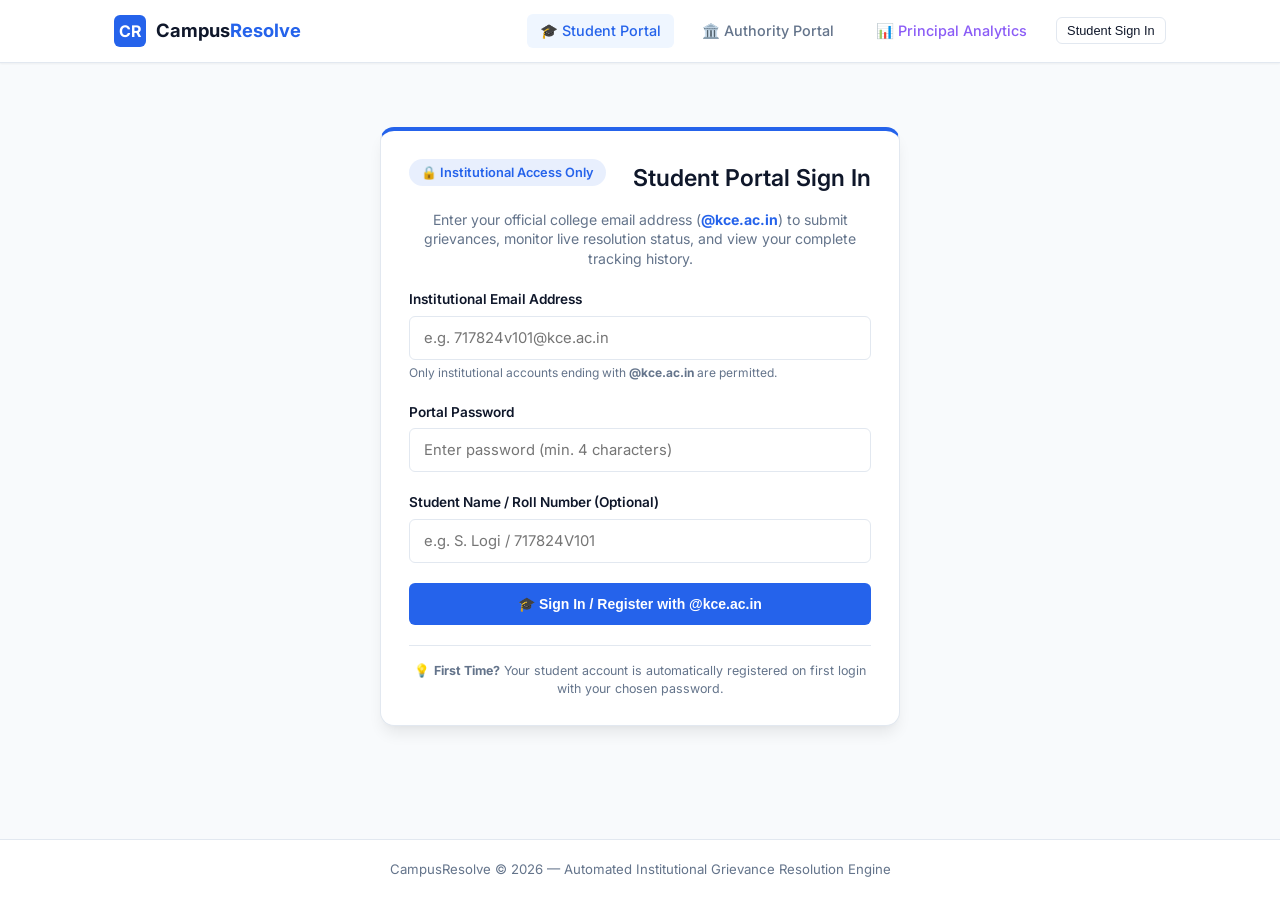
==== commit 25d554b6: "fix: include backend/auth.py require_principal_user and frontend dashboard updates" ====
--- a/frontend/index.html
+++ b/frontend/index.html
@@ -21,6 +21,7 @@
       <nav class="nav-links" style="display: flex; align-items: center; gap: 1rem;">
         <a href="index.html" class="nav-link active">🎓 Student Portal</a>
         <a href="dashboard.html" class="nav-link" id="navAuthorityLink">🏛️ Authority Portal</a>
+        <a href="principal.html" class="nav-link" style="color: #8b5cf6;">📊 Principal Analytics</a>
 
         <!-- Authenticated Student Pill -->
         <div id="studentUserPill" class="user-profile-pill" style="display: none;">
@@ -113,7 +114,10 @@
             Logged in as <strong id="studentDisplayName">Student</strong> (<span class="student-badge-kce" id="studentDisplayEmail">717824v101@kce.ac.in</span>)
           </p>
         </div>
-        <div style="display: flex; gap: 0.5rem;">
+        <div style="display: flex; gap: 0.5rem; align-items: center;">
+          <button onclick="switchStudentTab('dispute')" class="btn btn-sm" style="background: #fee2e2; border: 1px solid #fca5a5; color: #b91c1c; font-weight: 700; display: inline-flex; align-items: center; gap: 0.35rem;">
+            🚨 Report Authority
+          </button>
           <button onclick="refreshStudentHistory()" class="btn btn-outline btn-sm" title="Refresh Grievance Status">
             🔄 Refresh Status
           </button>
@@ -131,6 +135,9 @@
         <button id="tabBtnSearch" onclick="switchStudentTab('search')" class="student-tab-btn">
           🔍 Track by Ticket ID
         </button>
+        <button id="tabBtnDispute" onclick="switchStudentTab('dispute')" class="student-tab-btn" style="color: #b91c1c; font-weight: 700;">
+          🚨 Report Authority to Principal
+        </button>
       </div>
 
       <!-- TAB 1: SUBMIT GRIEVANCE -->
@@ -156,6 +163,36 @@
                 class="form-control" 
                 placeholder="Describe your grievance clearly. Mention the hostel block, room number, mess dining hall, exam subject, fee reference, or campus facility..." 
                 required></textarea>
+            <div class="form-group" style="margin-top: 1rem; margin-bottom: 1.25rem;">
+              <label style="display: flex; justify-content: space-between; align-items: center; font-size: 0.85rem; font-weight: 600; margin-bottom: 0.4rem;">
+                <span style="display: flex; align-items: center; gap: 0.35rem;">
+                  <span>📷 Attach Photo Evidence</span>
+                  <span style="font-weight: 400; color: var(--text-muted); font-size: 0.78rem;">(Optional)</span>
+                </span>
+                <span style="font-size: 0.75rem; color: var(--text-muted);">JPG, PNG, WebP &middot; Max 5MB</span>
+              </label>
+
+              <div id="photoDropZone" style="border: 2px dashed var(--border-color); border-radius: var(--radius-md); padding: 1.25rem 1rem; text-align: center; cursor: pointer; transition: all 0.2s ease; background: #fafafa;">
+                <input type="file" id="complaintPhotoInput" accept="image/*" style="display: none;">
+                
+                <div id="photoPlaceholder">
+                  <div style="font-size: 1.75rem; margin-bottom: 0.35rem;">📸</div>
+                  <div style="font-size: 0.85rem; font-weight: 600; color: var(--text-main);">Click or drag & drop a photo here</div>
+                  <div style="font-size: 0.75rem; color: var(--text-muted); margin-top: 0.2rem;">Photo proof of broken facility, room repair, dining food quality, etc.</div>
+                </div>
+                
+                <div id="photoPreviewContainer" style="display: none; align-items: center; justify-content: center; flex-direction: column; gap: 0.6rem;">
+                  <div style="position: relative; max-width: 260px; max-height: 180px; border-radius: var(--radius-sm); overflow: hidden; box-shadow: var(--shadow-md); border: 1px solid var(--border-color);">
+                    <img id="photoPreviewImg" src="" alt="Photo Preview" style="width: 100%; max-height: 160px; object-fit: cover; display: block;">
+                  </div>
+                  <div style="display: flex; align-items: center; gap: 0.75rem;">
+                    <span id="photoFileName" style="font-size: 0.78rem; font-weight: 600; color: var(--text-main); font-family: var(--font-mono);"></span>
+                    <button type="button" id="btnRemovePhoto" class="btn btn-sm" style="padding: 0.2rem 0.6rem; font-size: 0.75rem; background: #fee2e2; color: #b91c1c; border: 1px solid #fca5a5; border-radius: var(--radius-sm); cursor: pointer;">
+                      ✕ Remove Photo
+                    </button>
+                  </div>
+                </div>
+              </div>
             </div>
 
             <button type="submit" id="submitBtn" class="btn btn-primary btn-full">
@@ -172,10 +209,13 @@
               Grievance Lodged & Routed Successfully
             </div>
 
+            <!-- Conduct Warning / Principal Escalation Alert Banner -->
+            <div id="resConductWarning" style="display: none; margin: 12px 0; padding: 12px 16px; border-radius: 6px; font-size: 0.88rem; font-weight: 600; line-height: 1.45;"></div>
+
             <div class="confirmation-grid">
               <div class="meta-item">
                 <div class="meta-label">Ticket ID</div>
-                <div class="meta-value" style="color: var(--primary);">#<span id="resId"></span></div>
+                <div class="meta-value" style="color: var(--primary); font-family: var(--font-mono); font-weight: 700;"><span id="resId"></span></div>
               </div>
               <div class="meta-item">
                 <div class="meta-label">Category</div>
@@ -194,17 +234,14 @@
                 <div class="meta-value" id="resStatus"></div>
               </div>
               <div class="meta-item">
-                <div class="meta-label">Resolution Target (SLA)</div>
-                <div class="meta-value" id="resSla" style="font-size: 0.8rem;"></div>
-              </div>
-            </div>
-
-            <div style="margin-top: 1rem; display: flex; gap: 0.75rem; flex-wrap: wrap;">
-              <button onclick="switchStudentTab('history')" class="btn btn-sm btn-primary">
-                📋 View in My History
-              </button>
-              <a href="#trackingSection" id="trackComplaintLink" class="btn btn-sm btn-outline">
-                🔍 Track Live Timeline
+                <div class="meta-label">SLA Target</div>
+                <div class="meta-value" id="resSla"></div>
+              </div>
+            </div>
+
+            <div class="confirmation-footer">
+              <a href="#trackingSection" id="trackComplaintLink" class="btn btn-outline btn-sm">
+                Track this grievance &rarr;
               </a>
             </div>
           </div>
@@ -253,7 +290,7 @@
             <table class="data-table" id="studentHistoryTable">
               <thead>
                 <tr>
-                  <th style="width: 70px;">ID</th>
+                  <th style="width: 110px;">Ticket ID</th>
                   <th>Grievance Summary</th>
                   <th>Category</th>
                   <th>Priority</th>
@@ -281,7 +318,7 @@
         <section class="card" id="trackingSection">
           <div class="card-header">
             <h2 class="card-title">Track Grievance Audit Trail</h2>
-            <p class="card-subtitle">Enter any Ticket ID to inspect its full chronological activity log and escalation trail.</p>
+            <p class="card-subtitle">Enter your Ticket ID (e.g. <code>v134_t1</code>) to inspect its full chronological activity log and escalation trail.</p>
           </div>
 
           <form id="trackForm">
@@ -289,11 +326,10 @@
               <div class="form-group" style="flex: 1; min-width: 200px; margin-bottom: 0;">
                 <label for="trackIdInput">Complaint Ticket ID</label>
                 <input 
-                  type="number" 
+                  type="text" 
                   id="trackIdInput" 
                   class="form-control" 
-                  placeholder="e.g. 1" 
-                  min="1" 
+                  placeholder="e.g. v134_t1" 
                   required>
               </div>
               <button type="submit" id="trackBtn" class="btn btn-outline" style="height: 42px;">
@@ -301,6 +337,14 @@
               </button>
             </div>
           </form>
+
+          <!-- Track Error Alert Box (e.g. Access Restricted) -->
+          <div id="trackErrorBox" style="display: none; background: #fef2f2; border: 1px solid #fecaca; color: #b91c1c; border-radius: var(--radius-md); padding: 1.25rem; margin-top: 1.5rem; text-align: left;">
+            <div style="font-weight: 700; margin-bottom: 0.25rem; display: flex; align-items: center; gap: 0.4rem;">
+              <span>🔒</span> <span id="trackErrorTitle">Access Restricted</span>
+            </div>
+            <div id="trackErrorMessage" style="font-size: 0.9rem; color: #7f1d1d;"></div>
+          </div>
 
           <!-- Track Result Box -->
           <div id="trackResultBox" class="track-result">
@@ -309,7 +353,20 @@
               <div id="trackStatusBadge"></div>
             </div>
 
-            <p id="trackComplaintText" style="font-style: italic; color: var(--text-main); margin-bottom: 1rem; font-size: 0.95rem; line-height: 1.5;"></p>
+            <p id="trackComplaintText" style="font-style: italic; color: var(--text-main); margin-bottom: 0.75rem; font-size: 0.95rem; line-height: 1.5;"></p>
+
+            <!-- Attached Photo Evidence View -->
+            <div id="trackPhotoContainer" style="display: none; margin-bottom: 1.25rem; padding: 0.85rem; background: #f8fafc; border: 1px solid var(--border-color); border-radius: var(--radius-sm);">
+              <div style="font-size: 0.8rem; font-weight: 700; color: var(--text-muted); margin-bottom: 0.5rem; text-transform: uppercase; letter-spacing: 0.05em; display: flex; align-items: center; gap: 0.4rem;">
+                <span>📷 Attached Photo Evidence</span>
+              </div>
+              <div style="display: inline-block; cursor: pointer; border-radius: var(--radius-sm); overflow: hidden; border: 1px solid var(--border-color); box-shadow: var(--shadow-sm);" onclick="openPhotoModal(document.getElementById('trackPhotoImg').src)">
+                <img id="trackPhotoImg" src="" alt="Evidence Photo" style="max-width: 280px; max-height: 190px; display: block; object-fit: cover;">
+              </div>
+              <div style="font-size: 0.72rem; color: var(--primary); margin-top: 0.35rem; font-weight: 500; cursor: pointer;" onclick="openPhotoModal(document.getElementById('trackPhotoImg').src)">
+                🔍 Click photo to view full resolution
+              </div>
+            </div>
 
             <div class="confirmation-grid">
               <div class="meta-item">
@@ -342,18 +399,198 @@
             <ul id="trackTimeline" class="timeline">
               <!-- Populated by JS -->
             </ul>
-          </div>
+
+            <!-- Action to Dispute / Report Authority to Principal -->
+            <div id="trackDisputeBanner" style="margin-top: 1.5rem; padding: 1rem 1.25rem; background: #fef2f2; border: 1px solid #fecaca; border-radius: var(--radius-md); display: flex; justify-content: space-between; align-items: center; flex-wrap: wrap; gap: 1rem;">
+              <div>
+                <div style="font-weight: 700; color: #991b1b; font-size: 0.95rem; display: flex; align-items: center; gap: 0.4rem;">
+                  <span>🚨</span> <span>Dissatisfied or Fake Resolution?</span>
+                </div>
+                <div style="font-size: 0.85rem; color: #7f1d1d; margin-top: 0.2rem;">
+                  If the authority claimed to resolve this grievance without fixing it, or failed to take action, report directly to the Principal (<strong>717824v132@kce.ac.in</strong>).
+                </div>
+              </div>
+              <button type="button" id="trackReportBtn" onclick="openDisputeFromTracker()" class="btn btn-sm" style="background: #dc2626; color: #ffffff; border: none; font-weight: 600; padding: 0.5rem 1rem; border-radius: var(--radius-sm); cursor: pointer;">
+                🚨 Report Authority to Principal
+              </button>
+            </div>
+          </div>
+        </section>
+      </div>
+
+      <!-- TAB 4: REPORT AUTHORITY / FAKE RESOLUTION TO PRINCIPAL -->
+      <div id="tabContentDispute" class="tab-pane" style="display: none;">
+        <section class="card" style="border-top: 4px solid #dc2626;">
+          <div class="card-header">
+            <div style="display: flex; align-items: center; gap: 0.5rem; margin-bottom: 0.25rem;">
+              <span style="font-size: 1.5rem;">🚨</span>
+              <h2 class="card-title" style="color: #991b1b; margin: 0;">Raise Complaint on Authority / Report Fake Resolution</h2>
+            </div>
+            <p class="card-subtitle">
+              If an authority marked your complaint as resolved without actually fixing it, or failed to take action within SLA, file an official executive dispute directly with the Office of the Principal (<strong>717824v132@kce.ac.in</strong>).
+            </p>
+          </div>
+
+          <form id="tabDisputeForm" onsubmit="submitTabDispute(event)" style="margin-top: 1rem;">
+            <div class="form-group">
+              <label for="tabDisputeTicketSelect" style="font-weight: 600;">Select Grievance Ticket</label>
+              <select id="tabDisputeTicketSelect" class="form-control" onchange="handleTabDisputeTicketChange(this.value)">
+                <option value="">-- Choose from your submitted grievances or type ticket ID below --</option>
+              </select>
+            </div>
+
+            <div class="form-group">
+              <label for="tabDisputeTicketInput" style="font-weight: 600;">Complaint Ticket ID <span style="color: #dc2626;">*</span></label>
+              <input 
+                type="text" 
+                id="tabDisputeTicketInput" 
+                class="form-control" 
+                placeholder="e.g. v134_t1 or 6" 
+                style="font-family: var(--font-mono); font-weight: 700; color: var(--primary);"
+                required>
+              <span style="font-size: 0.78rem; color: var(--text-muted); display: block; margin-top: 0.25rem;">
+                Enter your Ticket ID (e.g. <code>v134_t1</code>) or numeric ID (e.g. <code>6</code>).
+              </span>
+            </div>
+
+            <div class="form-group">
+              <label for="tabDisputeAuthoritySelect" style="font-weight: 600;">Authority Being Reported <span style="color: #dc2626;">*</span></label>
+              <select id="tabDisputeAuthoritySelect" class="form-control" required>
+                <option value="Warden">Warden (Hostels)</option>
+                <option value="Mess Committee">Mess Committee (Dining & Catering)</option>
+                <option value="Estate Office">Estate Office (Campus Infrastructure & Electricity)</option>
+                <option value="Exam Cell Admin">Exam Cell Admin (Examinations, Marks & Fees)</option>
+                <option value="Counseling Cell">Counseling Cell (Student Support)</option>
+                <option value="Dean of Student Affairs">Dean of Student Affairs</option>
+                <option value="Dean of Academics">Dean of Academics</option>
+                <option value="Vice Principal">Vice Principal</option>
+              </select>
+            </div>
+
+            <div class="form-group">
+              <label for="tabDisputeReasonSelect" style="font-weight: 600;">Type of Complaint on Authority <span style="color: #dc2626;">*</span></label>
+              <select id="tabDisputeReasonSelect" class="form-control" required>
+                <option value="Fake Resolution (Claimed resolved without fixing)">Fake Resolution (Marked resolved but issue still persists)</option>
+                <option value="Complete Inaction / Authority Unresponsive">Complete Inaction / Authority unresponsive</option>
+                <option value="Improper Conduct / Dismissive Behavior">Improper Conduct / Dismissive behavior</option>
+                <option value="Unsatisfactory Partial Fix">Unsatisfactory Partial Fix</option>
+                <option value="Other Authority Malpractice">Other Authority Malpractice</option>
+              </select>
+            </div>
+
+            <div class="form-group">
+              <label for="tabDisputeDescInput" style="font-weight: 600;">Detailed Description & Evidence <span style="color: #dc2626;">*</span></label>
+              <textarea 
+                id="tabDisputeDescInput" 
+                class="form-control" 
+                rows="5" 
+                placeholder="Explain in detail how the authority failed or how the resolution was fake (e.g., 'Authority marked resolved on Monday claiming tap was repaired, but water is still leaking onto the floor...'). This will be directly emailed to Principal at 717824v132@kce.ac.in." 
+                required></textarea>
+            </div>
+
+            <div id="tabDisputeStatusAlert" style="display: none; padding: 0.85rem 1rem; border-radius: var(--radius-sm); margin-bottom: 1.25rem; font-size: 0.9rem;"></div>
+
+            <button type="submit" id="btnTabDisputeSubmit" class="btn btn-primary btn-full" style="background: #dc2626; border-color: #b91c1c; height: 46px; font-weight: 700; font-size: 1rem;">
+              🚨 Send Official Report to Principal (717824v132@kce.ac.in)
+            </button>
+          </form>
         </section>
       </div>
 
     </div>
   </main>
+
+  <!-- MODAL: Raise Complaint on Authority / Fake Resolution to Principal -->
+  <div id="disputeAuthorityModal" onclick="if(event.target === this) closeDisputeModal()" style="display: none; position: fixed; top: 0; left: 0; width: 100%; height: 100%; background: rgba(15, 23, 42, 0.75); backdrop-filter: blur(4px); z-index: 99999; align-items: center; justify-content: center; padding: 1rem; box-sizing: border-box;">
+    <div class="card" style="max-width: 550px; width: 100%; max-height: 90vh; overflow-y: auto; border: 1px solid var(--border-color); box-shadow: 0 20px 25px -5px rgba(0,0,0,0.3); border-radius: var(--radius-lg); background: #ffffff; padding: 0;">
+      <div style="background: linear-gradient(135deg, #991b1b 0%, #dc2626 100%); color: #ffffff; padding: 1.25rem 1.5rem; display: flex; justify-content: space-between; align-items: center;">
+        <div style="display: flex; align-items: center; gap: 0.6rem;">
+          <span style="font-size: 1.5rem;">🚨</span>
+          <div>
+            <h3 style="font-size: 1.15rem; font-weight: 700; margin: 0; color: #ffffff;">Report Authority to Principal</h3>
+            <p style="font-size: 0.78rem; color: #fecaca; margin: 0.2rem 0 0 0;">Official executive review dispatched to <strong>717824v132@kce.ac.in</strong></p>
+          </div>
+        </div>
+        <button type="button" onclick="closeDisputeModal()" style="background: transparent; border: none; color: #ffffff; font-size: 1.6rem; cursor: pointer; line-height: 1;">&times;</button>
+      </div>
+      
+      <form id="disputeAuthorityForm" style="padding: 1.5rem;" onsubmit="submitDisputeAuthority(event)">
+        <div class="form-group" style="margin-bottom: 1rem;">
+          <label for="disputeTicketId" style="font-weight: 600; font-size: 0.85rem; color: var(--text-main);">Target Ticket ID / Reference <span style="color: #dc2626;">*</span></label>
+          <input 
+            type="text" 
+            id="disputeTicketId" 
+            class="form-control" 
+            placeholder="e.g. v134_t1 or 6" 
+            style="font-family: var(--font-mono); font-weight: 700; color: var(--primary);" 
+            required>
+        </div>
+
+        <div class="form-group" style="margin-bottom: 1rem;">
+          <label for="disputeAuthorityName" style="font-weight: 600; font-size: 0.85rem; color: var(--text-main);">Authority Being Reported <span style="color: #dc2626;">*</span></label>
+          <select id="disputeAuthorityName" class="form-control" required>
+            <option value="Warden">Warden (Hostels)</option>
+            <option value="Mess Committee">Mess Committee (Dining & Catering)</option>
+            <option value="Estate Office">Estate Office (Campus Infrastructure)</option>
+            <option value="Exam Cell Admin">Exam Cell Admin (Exams, Marks & Fees)</option>
+            <option value="Counseling Cell">Counseling Cell (Student Support)</option>
+            <option value="Dean of Student Affairs">Dean of Student Affairs</option>
+            <option value="Dean of Academics">Dean of Academics</option>
+            <option value="Vice Principal">Vice Principal</option>
+            <option value="Assigned Authority">Other / Assigned Authority</option>
+          </select>
+        </div>
+
+        <div class="form-group" style="margin-bottom: 1rem;">
+          <label for="disputeReason" style="font-weight: 600; font-size: 0.85rem; color: var(--text-main);">Type of Grievance on Authority <span style="color: #dc2626;">*</span></label>
+          <select id="disputeReason" class="form-control" required>
+            <option value="Fake Resolution (Claimed resolved without fixing)">Fake Resolution (Marked resolved but issue still persists)</option>
+            <option value="Complete Inaction / Authority Unresponsive">Complete Inaction / Authority unresponsive</option>
+            <option value="Improper Conduct / Dismissive Behavior">Improper Conduct / Dismissive behavior</option>
+            <option value="Unsatisfactory Partial Fix">Unsatisfactory Partial Fix</option>
+            <option value="Other Authority Malpractice">Other Authority Malpractice</option>
+          </select>
+        </div>
+
+        <div class="form-group" style="margin-bottom: 1.25rem;">
+          <label for="disputeDescription" style="font-weight: 600; font-size: 0.85rem; color: var(--text-main);">
+            Description & Evidence <span style="color: #dc2626;">*</span>
+          </label>
+          <textarea id="disputeDescription" class="form-control" rows="4" placeholder="Describe how the authority failed or how the resolution was fake (e.g. 'Authority marked resolved on Monday claiming tap was repaired, but water is still leaking onto the floor...'). This will be directly emailed to the Principal at 717824v132@kce.ac.in." required></textarea>
+        </div>
+
+        <div id="disputeStatusMsg" style="display: none; padding: 0.75rem; border-radius: var(--radius-sm); margin-bottom: 1rem; font-size: 0.85rem;"></div>
+
+        <div style="display: flex; gap: 0.75rem; justify-content: flex-end;">
+          <button type="button" onclick="closeDisputeModal()" class="btn btn-outline">Cancel</button>
+          <button type="submit" id="disputeSubmitBtn" class="btn btn-primary" style="background: #dc2626; border-color: #b91c1c; font-weight: 600;">
+            🚨 Send Report to Principal
+          </button>
+        </div>
+      </form>
+    </div>
+  </div>
+
+  <!-- Photo Lightbox Inspection Modal -->
+  <div id="photoLightboxModal" style="display: none; position: fixed; top: 0; left: 0; width: 100%; height: 100%; background: rgba(15, 23, 42, 0.85); backdrop-filter: blur(4px); z-index: 100000; align-items: center; justify-content: center; padding: 1.5rem;" onclick="closePhotoModal()">
+    <div style="position: relative; max-width: 90vw; max-height: 90vh; background: #ffffff; border-radius: var(--radius-md); overflow: hidden; box-shadow: 0 20px 25px -5px rgba(0, 0, 0, 0.5);" onclick="event.stopPropagation()">
+      <div style="display: flex; justify-content: space-between; align-items: center; padding: 0.75rem 1.25rem; background: #0f172a; color: #ffffff;">
+        <span style="font-weight: 600; font-size: 0.9rem; display: flex; align-items: center; gap: 0.5rem;">
+          <span>📷</span> <span>Grievance Photo Evidence</span>
+        </span>
+        <button type="button" onclick="closePhotoModal()" style="background: transparent; border: none; color: #ffffff; font-size: 1.3rem; cursor: pointer; line-height: 1; padding: 0.2rem 0.5rem;">&times;</button>
+      </div>
+      <div style="padding: 1rem; text-align: center; max-height: calc(90vh - 60px); overflow: auto;">
+        <img id="photoLightboxImg" src="" alt="Enlarged Evidence" style="max-width: 100%; max-height: 75vh; object-fit: contain; border-radius: 4px;">
+      </div>
+    </div>
+  </div>
 
   <footer>
     CampusResolve &copy; 2026 — Automated Institutional Grievance Resolution Engine
   </footer>
 
   <script src="config.js?v=2.4"></script>
-  <script src="app.js?v=2.4"></script>
+  <script src="app.js?v=2.6"></script>
 </body>
 </html>
--- a/frontend/style.css
+++ b/frontend/style.css
@@ -430,6 +430,7 @@
 
 .badge-open { background: #eff6ff; color: #1d4ed8; border: 1px solid #bfdbfe; }
 .badge-resolved { background: #ecfdf5; color: #047857; border: 1px solid #a7f3d0; }
+.badge-flagged { background: #fef2f2; color: #991b1b; border: 1px solid #fecaca; }
 .badge-high { background: #fef2f2; color: #b91c1c; border: 1px solid #fecaca; }
 .badge-medium { background: #fffbeb; color: #b45309; border: 1px solid #fde68a; }
 .badge-low { background: #f8fafc; color: #475569; border: 1px solid #cbd5e1; }
